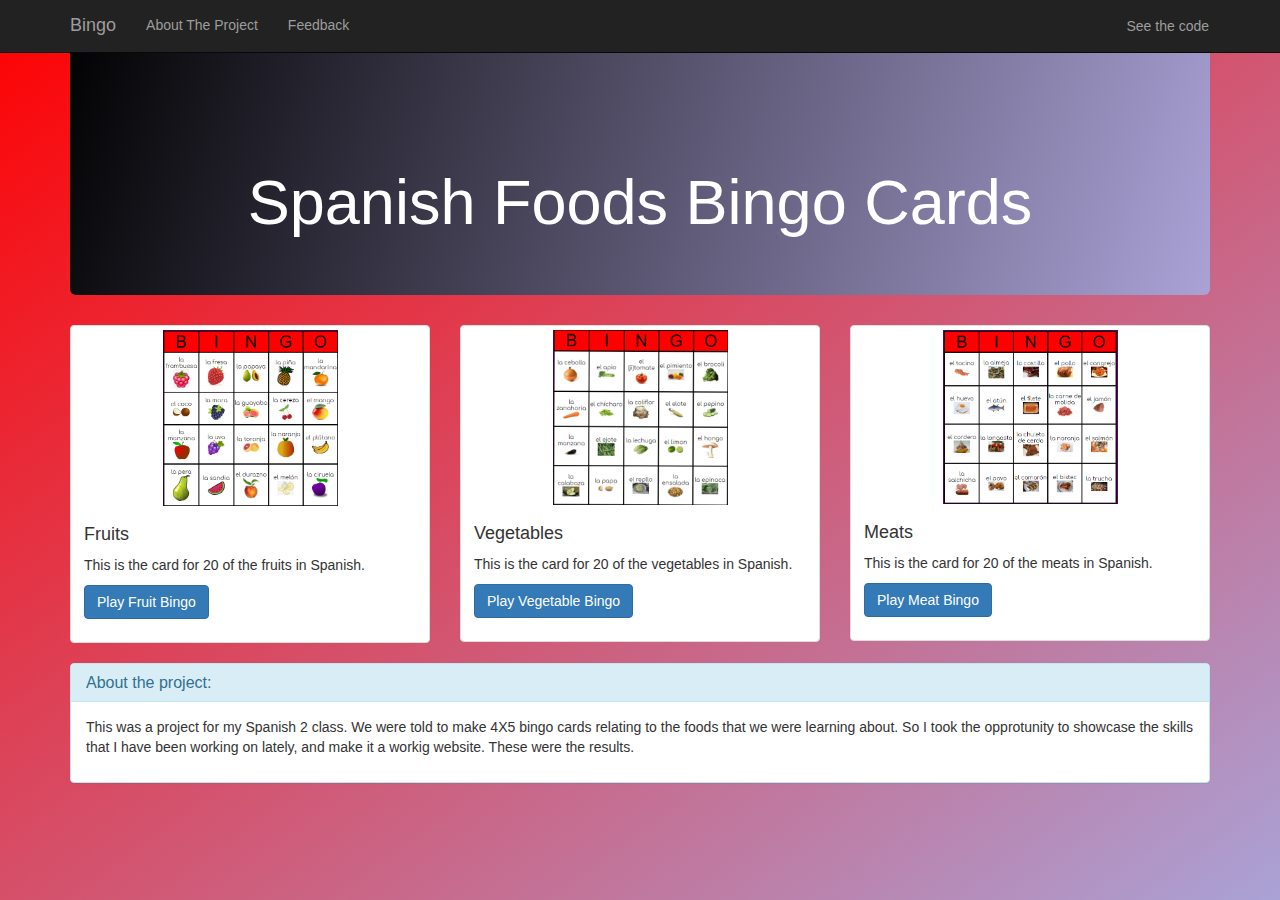
==== index.html @ 6586ee90 "Colors and shortened meat bingo description" ====
<!DOCTYPE html>
<html lang="en">
<head>
    <meta charset="UTF-8">
    <meta name="viewport" content="width=device-width, initial-scale=1.0">
    <meta http-equiv="X-UA-Compatible" content="ie=edge">
    <link rel="stylesheet" type="text/css" href="https://maxcdn.bootstrapcdn.com/bootstrap/3.3.5/css/bootstrap.min.css">
    <link rel="stylesheet" href="index.css">
    <title>Spanish Bingo</title>
</head>
<body>
    <nav class="navbar navbar-inverse navbar-fixed-top">
        <div class="container">
                
            <div class="navbar-header">
                <!-- hambuger -->
                <button type="button" class="navbar-toggle collapsed" data-toggle="collapse" data-target="#bs-nav-demo" aria-expanded="false">
                    <span class="sr-only">Toggle navigation</span>
                    <span class="icon-bar"></span>
                    <span class="icon-bar"></span>
                    <span class="icon-bar"></span>
                </button>
                <!-- "home" -->
                <a href="index.html" class="navbar-brand">Bingo</a>
            </div>
            <!-- shows hambuger -->
            <div class="collapse navbar-collapse" id="bs-nav-demo">
                <!-- left side -->
                <ul class="nav navbar-nav">
                    <li><a href="#aboutProject">About The Project</a></li>
                    <li><a href="https://mail.google.com/mail/?view=cm&fs=1&to=voss.a.robert@gmail.com&su=Feedback-SpanishBingo">Feedback</a></li>
                </ul>
                <ul class="nav navbar-nav navbar-right">
                        <li><a class="btn code" href="https://github.com/roboalex123/SpanishBingo">See the code</a></li>
                </ul>
            </div>
        </div>
    </nav>

    <div class="container">
        <div class="jumbotron">
            <h1>Spanish Foods Bingo Cards</h1>
        </div>


        <div class="row">
            <div class="col-xs-12 col-md-6 col-lg-4 card">
                <div class="thumbnail">
                    <img width="50%" src="FruitsCard.PNG" alt="Fruits Bingo Card">
                    <div class="caption">
                        <h4>Fruits</h4>
                        <p>This is the card for 20 of the fruits in Spanish.</p>
                        <p><a href="Fruits.html" class="btn btn-primary" role="button">Play Fruit Bingo</a></p>
                    </div>
                </div>
            </div>
            <div class="col-xs-12 col-md-6 col-lg-4 card">
                    <div class="thumbnail">
                        <img width="50%" src="VegetablesCard.PNG" alt="Vegetables Bingo Card">
                        <div class="caption">
                            <h4>Vegetables</h4>
                            <p>This is the card for 20 of the vegetables in Spanish.</p>
                            <p><a href="Vegetables.html" class="btn btn-primary" role="button">Play Vegetable Bingo</a></p>
                        </div>
                    </div>
                </div>
                <div class="col-xs-12 col-md-6 col-lg-4 card">
                    <div class="thumbnail">
                        <img width="50%" src="MeatsCard.PNG" alt="Meats Bingo Card">
                        <div class="caption">
                            <h4>Meats</h4>
                            <p>This is the card for 20 of the meats in Spanish.</p>
                            <p><a href="Meats.html" class="btn btn-primary" role="button">Play Meat Bingo</a></p>
                        </div>
                    </div>
                </div>
        </div>
        
       <div class="panel panel-info">
           <div class="panel-heading">
               <h2 class="panel-title"><a name="aboutProject">A</a>bout the project:</h2>
        </div>
           <div class="panel-body">
            <p>This was a project for my Spanish 2 class.  We were told to make 4X5 bingo cards relating to the foods that we were learning about.  So I took the opprotunity to showcase the skills that I have been working on lately, and make it a workig website.  These were the results.</p>
           </div>
       </div>

       <script src="https://code.jquery.com/jquery-2.1.4.js"></script>
       <script src="https://maxcdn.bootstrapcdn.com/bootstrap/3.3.5/js/bootstrap.min.js"></script>
</body>
</html>
---- index.css ----
.code:hover {
    border: 1px solid white;
    border-radius: 10px;
    background-color: rgb(255, 255, 255);
    transition: .2s;
}

.jumbotron {
    text-align: center;
    padding-top: 13%;
    padding-left: 2%;
    padding-right: 2%;
    background: linear-gradient(0.3turn, #000000, #aaa2d6);
    color: #ffffff;
}

body {
    background: linear-gradient(0.4turn, #ff0000, #aaa2d6) fixed;
}
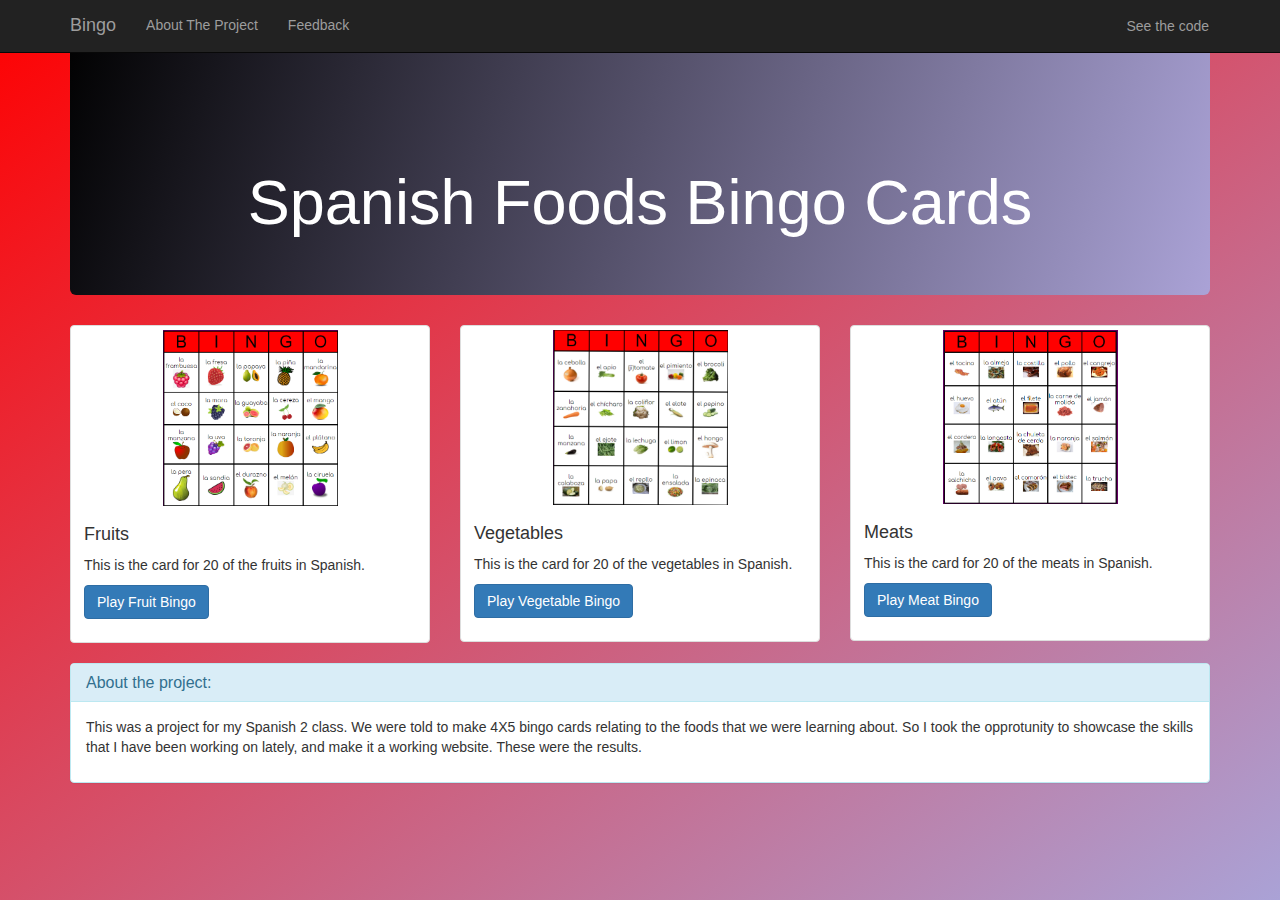
==== commit ae9b4cff: "Fixed the spelling of "working" in the about the project section of the index.html page" ====
--- a/index.html
+++ b/index.html
@@ -81,11 +81,11 @@
                <h2 class="panel-title"><a name="aboutProject">A</a>bout the project:</h2>
         </div>
            <div class="panel-body">
-            <p>This was a project for my Spanish 2 class.  We were told to make 4X5 bingo cards relating to the foods that we were learning about.  So I took the opprotunity to showcase the skills that I have been working on lately, and make it a workig website.  These were the results.</p>
+            <p>This was a project for my Spanish 2 class.  We were told to make 4X5 bingo cards relating to the foods that we were learning about.  So I took the opprotunity to showcase the skills that I have been working on lately, and make it a working website.  These were the results.</p>
            </div>
        </div>
 
        <script src="https://code.jquery.com/jquery-2.1.4.js"></script>
        <script src="https://maxcdn.bootstrapcdn.com/bootstrap/3.3.5/js/bootstrap.min.js"></script>
 </body>
-</html>+</html>
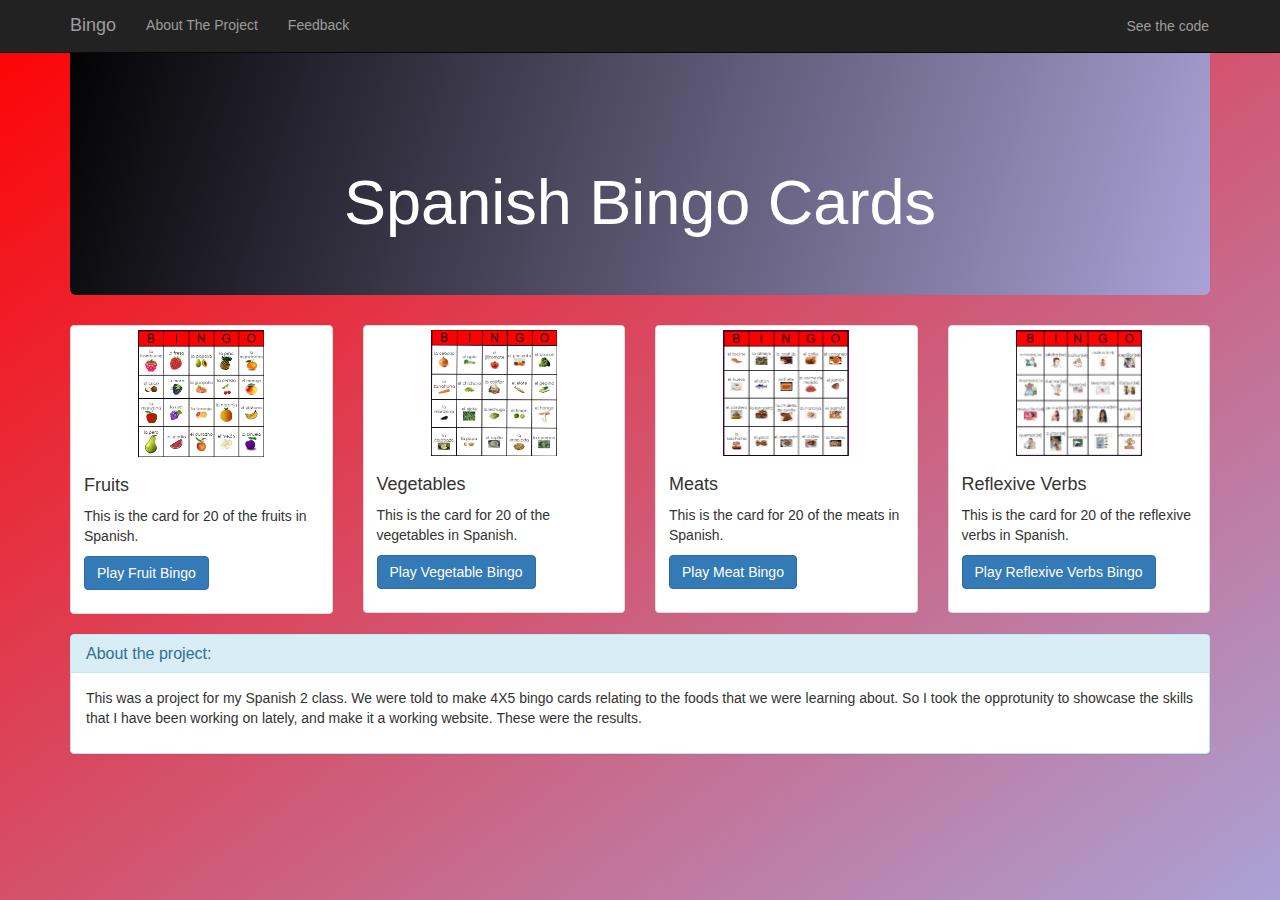
==== commit 42ac5dd2: "Added reflexive verbs & in name there's no "food"" ====
--- a/index.html
+++ b/index.html
@@ -39,12 +39,12 @@
 
     <div class="container">
         <div class="jumbotron">
-            <h1>Spanish Foods Bingo Cards</h1>
+            <h1>Spanish Bingo Cards</h1>
         </div>
 
 
         <div class="row">
-            <div class="col-xs-12 col-md-6 col-lg-4 card">
+            <div class="col-xs-12 col-md-6 col-lg-3 card">
                 <div class="thumbnail">
                     <img width="50%" src="FruitsCard.PNG" alt="Fruits Bingo Card">
                     <div class="caption">
@@ -54,7 +54,7 @@
                     </div>
                 </div>
             </div>
-            <div class="col-xs-12 col-md-6 col-lg-4 card">
+            <div class="col-xs-12 col-md-6 col-lg-3 card">
                     <div class="thumbnail">
                         <img width="50%" src="VegetablesCard.PNG" alt="Vegetables Bingo Card">
                         <div class="caption">
@@ -64,13 +64,23 @@
                         </div>
                     </div>
                 </div>
-                <div class="col-xs-12 col-md-6 col-lg-4 card">
+                <div class="col-xs-12 col-md-6 col-lg-3 card">
                     <div class="thumbnail">
                         <img width="50%" src="MeatsCard.PNG" alt="Meats Bingo Card">
                         <div class="caption">
                             <h4>Meats</h4>
                             <p>This is the card for 20 of the meats in Spanish.</p>
                             <p><a href="Meats.html" class="btn btn-primary" role="button">Play Meat Bingo</a></p>
+                        </div>
+                    </div>
+                </div>
+                <div class="col-xs-12 col-md-6 col-lg-3 card">
+                    <div class="thumbnail">
+                        <img width="50%" src="reflexiveVerbsCard.PNG" alt="Meats Bingo Card">
+                        <div class="caption">
+                            <h4>Reflexive Verbs</h4>
+                            <p>This is the card for 20 of the reflexive verbs in Spanish.</p>
+                            <p><a href="reflexive.html" class="btn btn-primary" role="button">Play Reflexive Verbs Bingo</a></p>
                         </div>
                     </div>
                 </div>
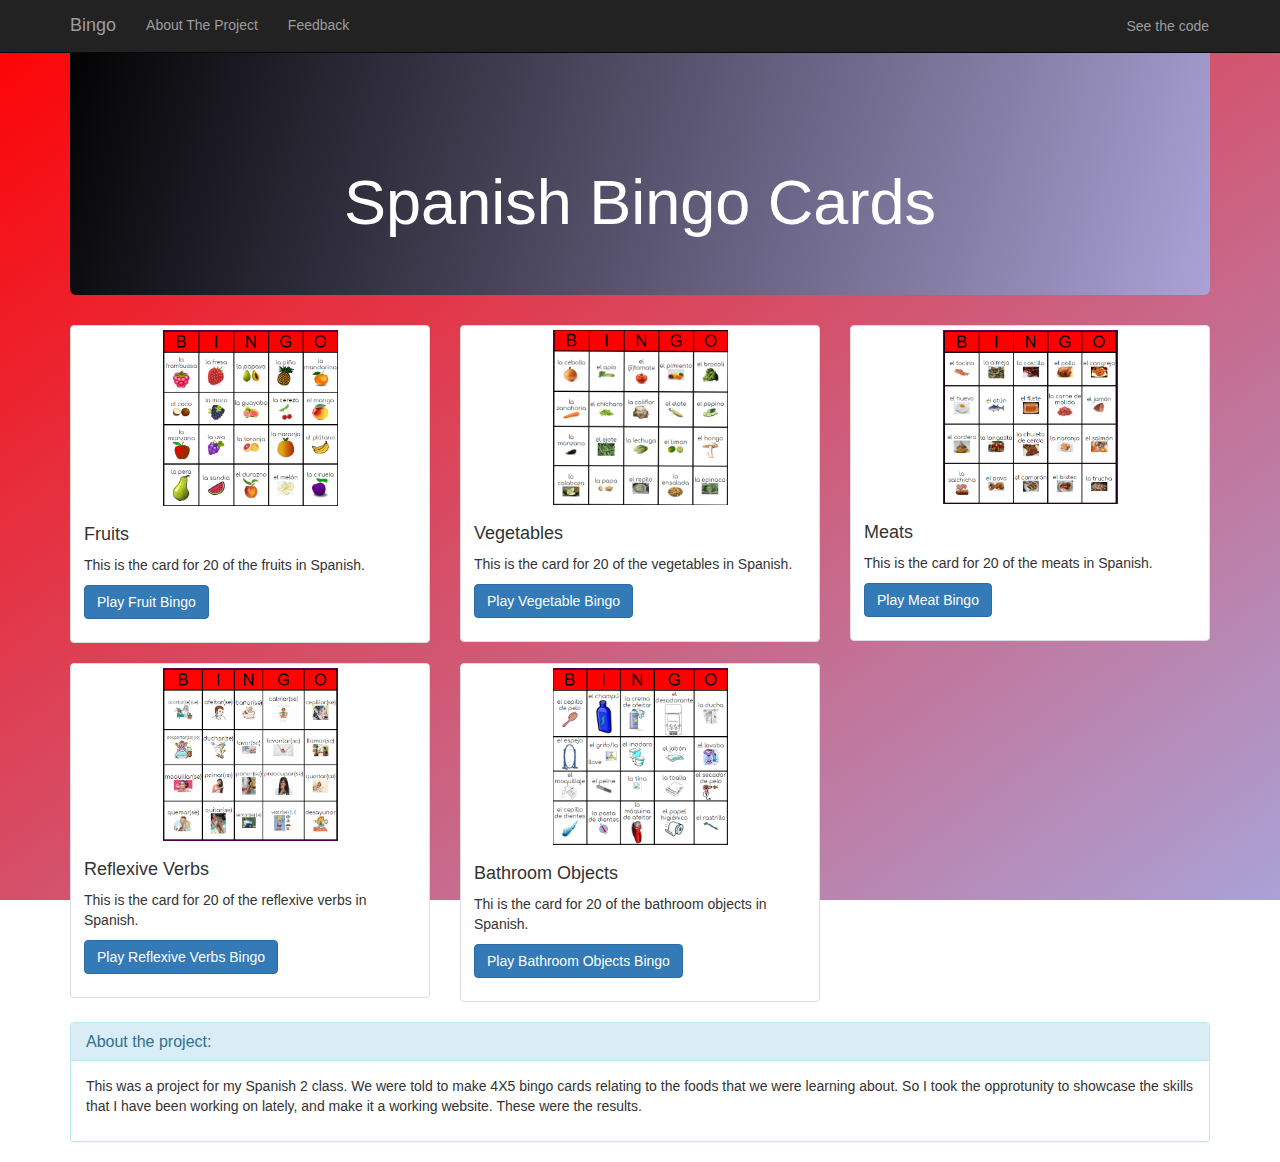
==== commit 38a29da2: "Added Bathroom Objects" ====
--- a/index.html
+++ b/index.html
@@ -6,6 +6,7 @@
     <meta http-equiv="X-UA-Compatible" content="ie=edge">
     <link rel="stylesheet" type="text/css" href="https://maxcdn.bootstrapcdn.com/bootstrap/3.3.5/css/bootstrap.min.css">
     <link rel="stylesheet" href="index.css">
+    <link rel="icon" href="profile picture.png">
     <title>Spanish Bingo</title>
 </head>
 <body>
@@ -44,7 +45,7 @@
 
 
         <div class="row">
-            <div class="col-xs-12 col-md-6 col-lg-3 card">
+            <div class="col-xs-12 col-md-6 col-lg-4 card">
                 <div class="thumbnail">
                     <img width="50%" src="FruitsCard.PNG" alt="Fruits Bingo Card">
                     <div class="caption">
@@ -54,7 +55,7 @@
                     </div>
                 </div>
             </div>
-            <div class="col-xs-12 col-md-6 col-lg-3 card">
+            <div class="col-xs-12 col-md-6 col-lg-4 card">
                     <div class="thumbnail">
                         <img width="50%" src="VegetablesCard.PNG" alt="Vegetables Bingo Card">
                         <div class="caption">
@@ -64,7 +65,7 @@
                         </div>
                     </div>
                 </div>
-                <div class="col-xs-12 col-md-6 col-lg-3 card">
+                <div class="col-xs-12 col-md-6 col-lg-4 card">
                     <div class="thumbnail">
                         <img width="50%" src="MeatsCard.PNG" alt="Meats Bingo Card">
                         <div class="caption">
@@ -74,16 +75,28 @@
                         </div>
                     </div>
                 </div>
-                <div class="col-xs-12 col-md-6 col-lg-3 card">
-                    <div class="thumbnail">
-                        <img width="50%" src="reflexiveVerbsCard.PNG" alt="Meats Bingo Card">
-                        <div class="caption">
-                            <h4>Reflexive Verbs</h4>
-                            <p>This is the card for 20 of the reflexive verbs in Spanish.</p>
-                            <p><a href="reflexive.html" class="btn btn-primary" role="button">Play Reflexive Verbs Bingo</a></p>
-                        </div>
+        </div>
+        <div class="row">
+            <div class="col-xs-12 col-md-6 col-lg-4 card">
+                <div class="thumbnail">
+                    <img width="50%" src="reflexiveVerbsCard.PNG" alt="Meats Bingo Card">
+                    <div class="caption">
+                        <h4>Reflexive Verbs</h4>
+                        <p>This is the card for 20 of the reflexive verbs in Spanish.</p>
+                        <p><a href="reflexive.html" class="btn btn-primary" role="button">Play Reflexive Verbs Bingo</a></p>
                     </div>
                 </div>
+            </div>
+            <div class="col-xs-12 col-md-6 col-lg-4 card">
+                <div class="thumbnail">
+                    <img width="50%" src="bathroomObjectsCard.PNG" alt="bathroom Objects Card">
+                    <div class="caption">
+                        <h4>Bathroom Objects</h4>
+                        <p>Thi is the card for 20 of the bathroom objects in Spanish.</p>
+                        <p><a href="BathroomObjects.html" class="btn btn-primary" role="button">Play Bathroom Objects Bingo</a></p>
+                    </div>
+                </div>
+            </div>
         </div>
         
        <div class="panel panel-info">
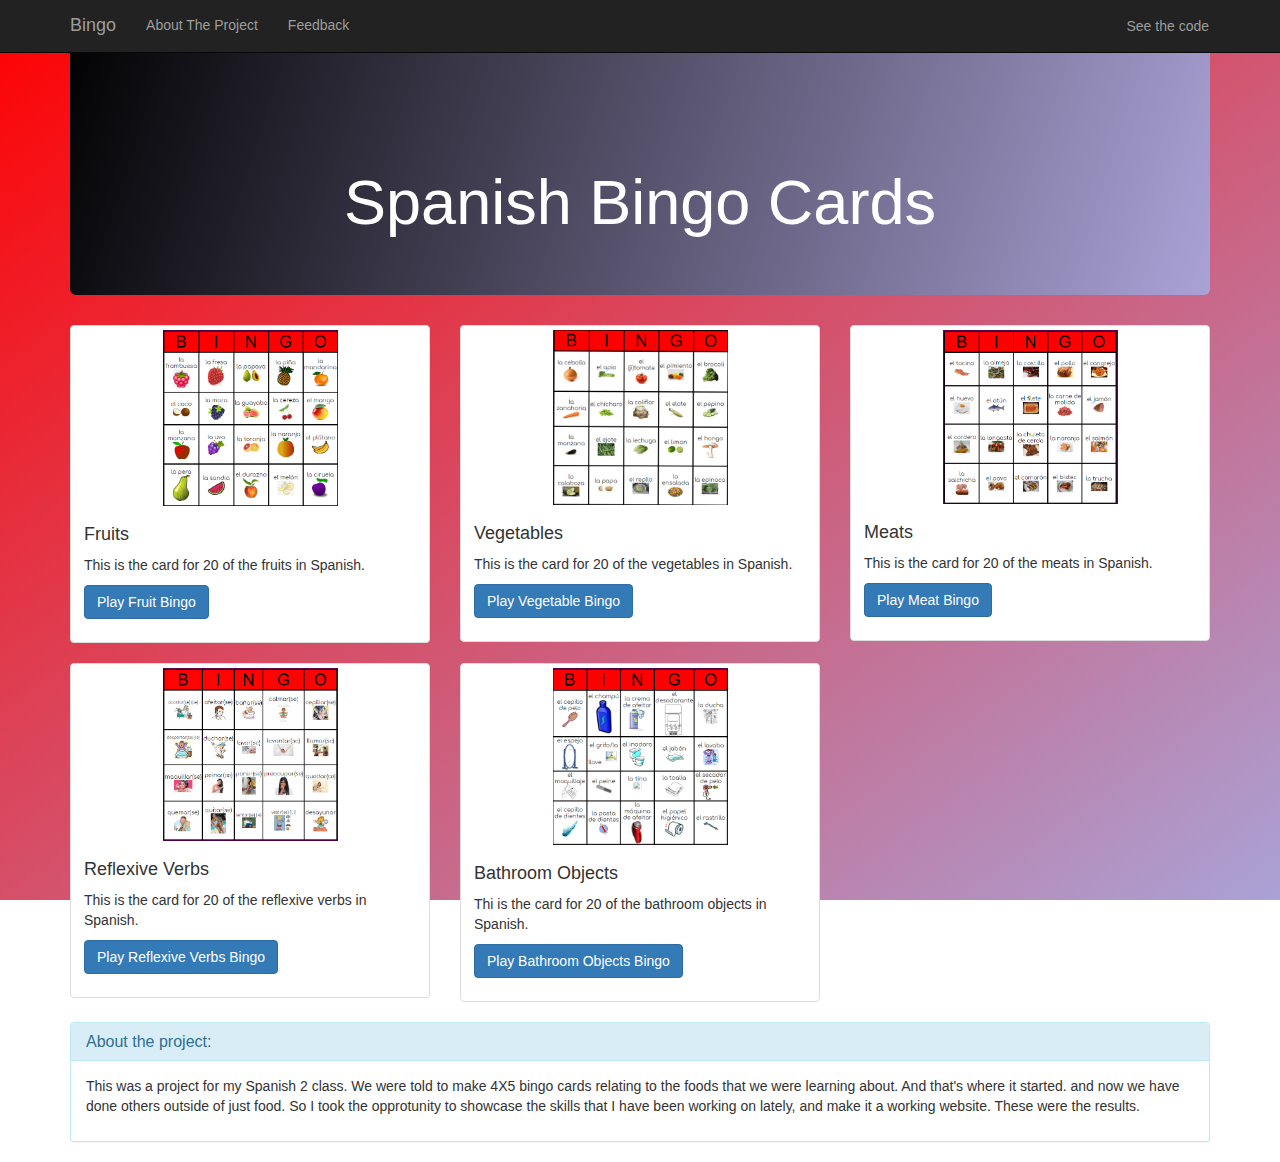
==== commit d0988116: "Updated the about project section of the homepage" ====
--- a/index.html
+++ b/index.html
@@ -104,7 +104,7 @@
                <h2 class="panel-title"><a name="aboutProject">A</a>bout the project:</h2>
         </div>
            <div class="panel-body">
-            <p>This was a project for my Spanish 2 class.  We were told to make 4X5 bingo cards relating to the foods that we were learning about.  So I took the opprotunity to showcase the skills that I have been working on lately, and make it a working website.  These were the results.</p>
+            <p>This was a project for my Spanish 2 class.  We were told to make 4X5 bingo cards relating to the foods that we were learning about.  And that's where it started. and now we have done others outside of just food.  So I took the opprotunity to showcase the skills that I have been working on lately, and make it a working website.  These were the results.</p>
            </div>
        </div>
 
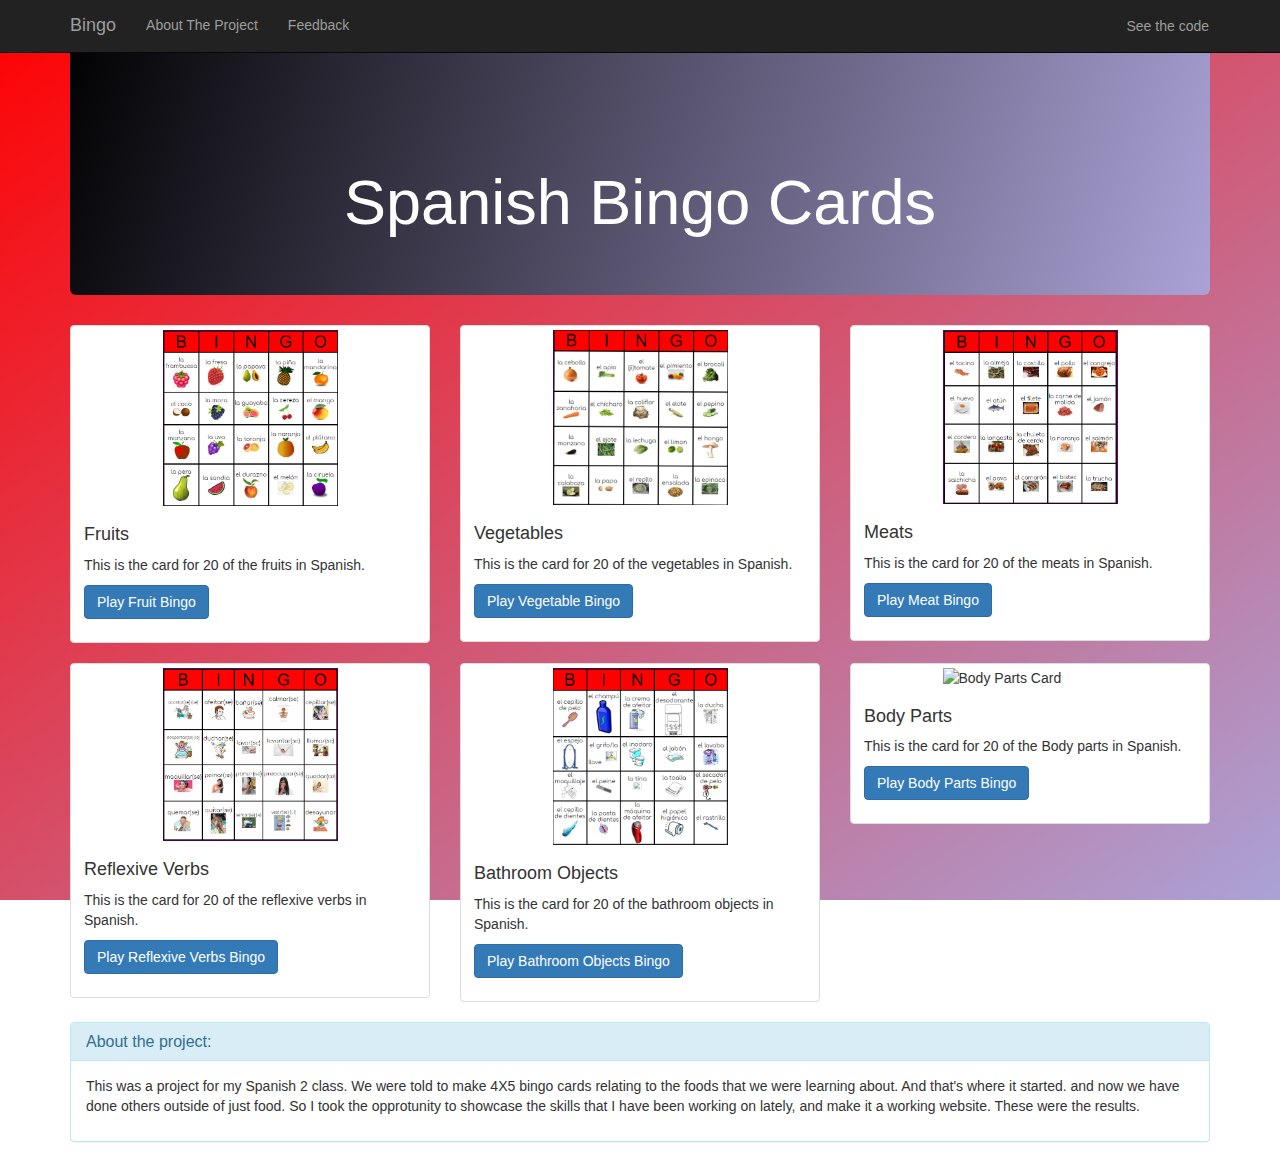
==== commit b154f65c: "added body parts bingo" ====
--- a/index.html
+++ b/index.html
@@ -92,8 +92,18 @@
                     <img width="50%" src="bathroomObjectsCard.PNG" alt="bathroom Objects Card">
                     <div class="caption">
                         <h4>Bathroom Objects</h4>
-                        <p>Thi is the card for 20 of the bathroom objects in Spanish.</p>
+                        <p>This is the card for 20 of the bathroom objects in Spanish.</p>
                         <p><a href="BathroomObjects.html" class="btn btn-primary" role="button">Play Bathroom Objects Bingo</a></p>
+                    </div>
+                </div>
+            </div>
+            <div class="col-xs-12 col-md-6 col-lg-4 card">
+                <div class="thumbnail">
+                    <img width="50%" src="bodyPartsCard.PNG" alt="Body Parts Card">
+                    <div class="caption">
+                        <h4>Body Parts</h4>
+                        <p>This is the card for 20 of the Body parts in Spanish.</p>
+                        <p><a href="BodyParts.html" class="btn btn-primary" role="button">Play Body Parts Bingo</a></p>
                     </div>
                 </div>
             </div>
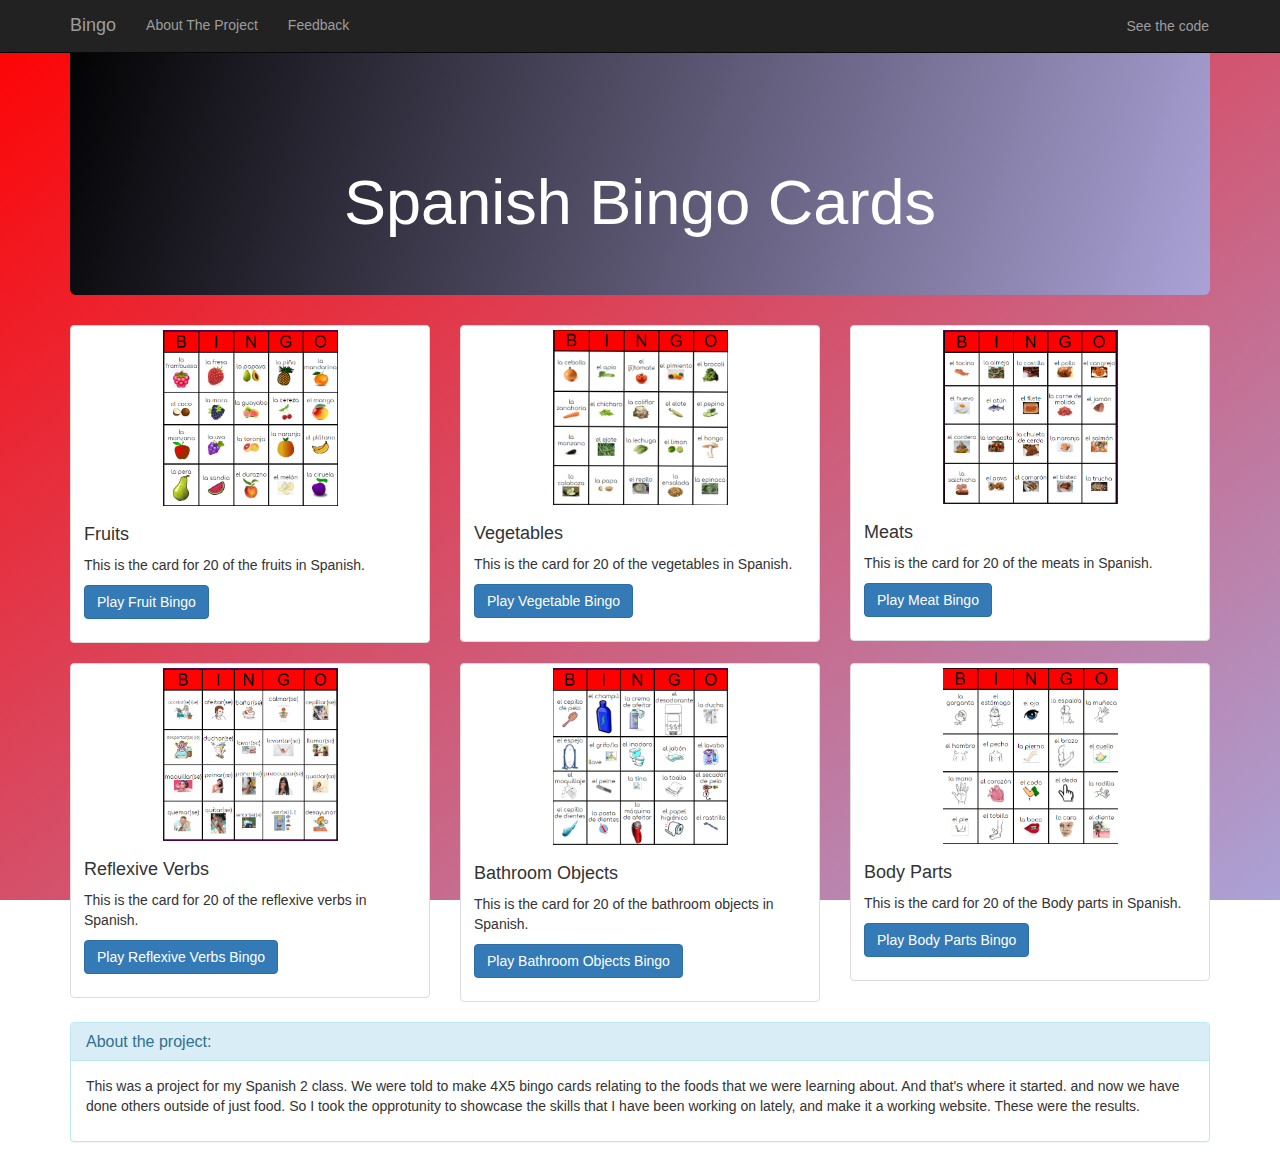
==== commit cbd218fb: "fixed thumbnail error" ====
--- a/index.html
+++ b/index.html
@@ -99,7 +99,7 @@
             </div>
             <div class="col-xs-12 col-md-6 col-lg-4 card">
                 <div class="thumbnail">
-                    <img width="50%" src="bodyPartsCard.PNG" alt="Body Parts Card">
+                    <img width="50%" src="bodyPartsCard.png" alt="Body Parts Card">
                     <div class="caption">
                         <h4>Body Parts</h4>
                         <p>This is the card for 20 of the Body parts in Spanish.</p>
